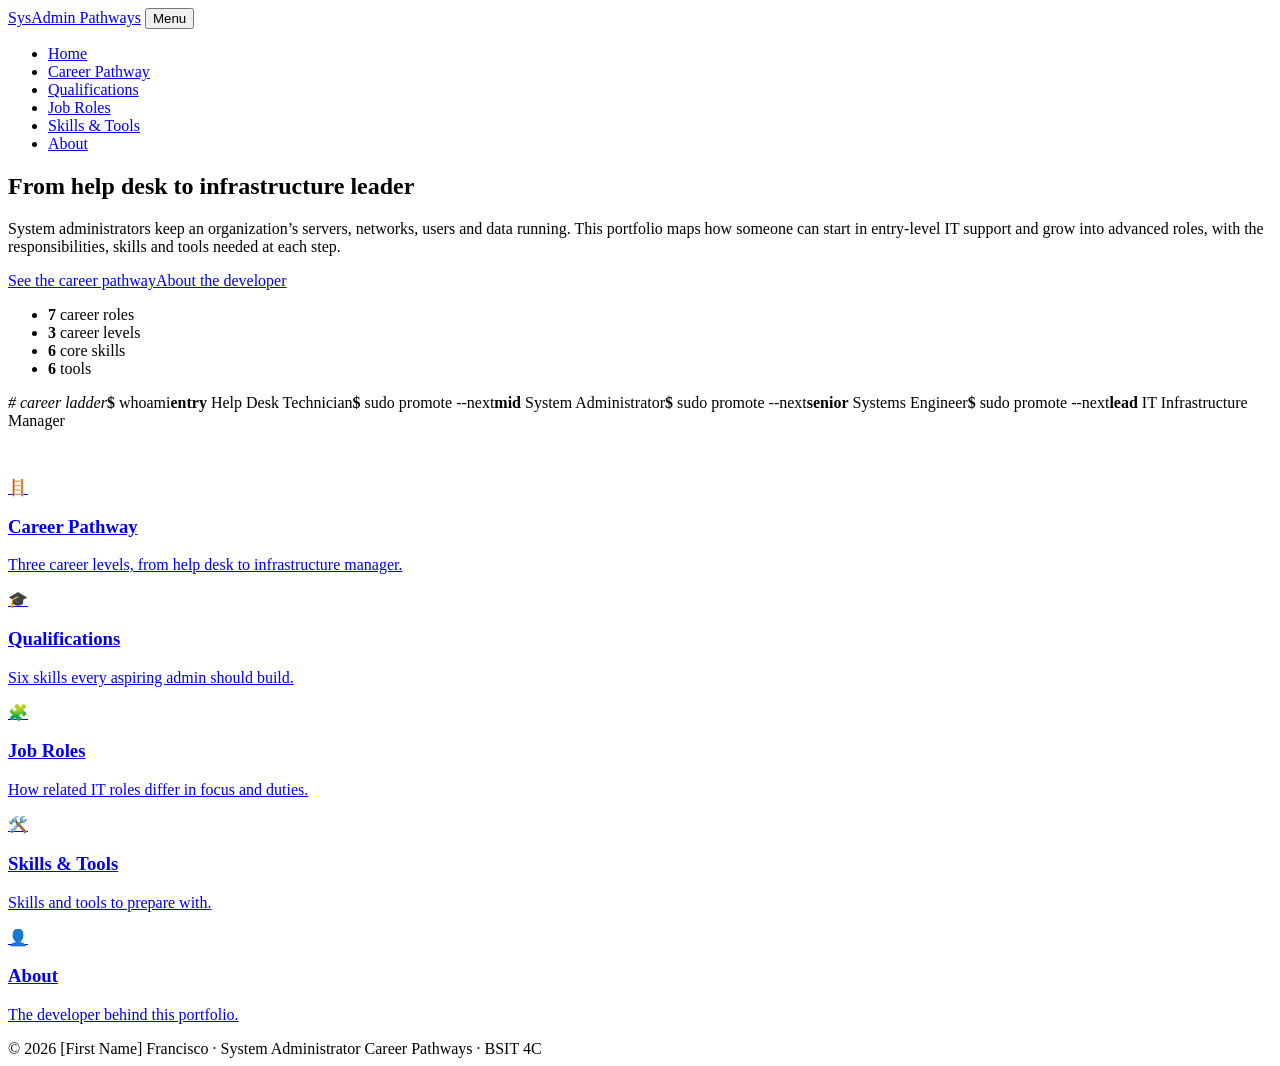
==== index.html @ 259c4255 "Add files via upload" ====
<!DOCTYPE html>
<html lang="en">

<head>
    <meta charset="utf-8">
    <meta name="viewport" content="width=device-width, initial-scale=1, viewport-fit=cover">
    <title>Home | SysAdmin Pathways</title>
    <link rel="preconnect" href="https://fonts.googleapis.com">
    <link
        href="https://fonts.googleapis.com/css2?family=Bricolage+Grotesque:wght@600;800&family=IBM+Plex+Sans:wght@400;500&display=swap"
        rel="stylesheet">
    <link rel="stylesheet" href="css/style.css">
</head>

<body>
    <header>
        <nav aria-label="Main">
            <a class="brand" href="index.html">SysAdmin Pathways</a>
            <button id="toggle" aria-expanded="false" aria-controls="menu">Menu</button>
            <ul id="menu">
                <li><a href="index.html" aria-current="page">Home</a></li>
                <li><a href="pathway.html">Career Pathway</a></li>
                <li><a href="qualifications.html">Qualifications</a></li>
                <li><a href="roles.html">Job Roles</a></li>
                <li><a href="tools.html">Skills & Tools</a></li>
                <li><a href="about.html">About</a></li>
            </ul>
        </nav>
    </header>
    <main>
        <section class="hero-sec">
            <div class="wrap hero">
                <div>
                    <h1>From help desk to infrastructure leader</h1>
                    <p class="lead">System administrators keep an organization’s servers, networks, users and data
                        running. This portfolio maps how someone can start in entry-level IT support and grow into
                        advanced roles, with the responsibilities, skills and tools needed at each step.</p>
                    <a class="btn" href="pathway.html">See the career pathway</a><a class="btn alt"
                        href="about.html">About the developer</a>
                    <ul class="stats">
                        <li><b>7</b> career roles</li>
                        <li><b>3</b> career levels</li>
                        <li><b>6</b> core skills</li>
                        <li><b>6</b> tools</li>
                    </ul>
                </div>
                <div class="term" role="img" aria-label="Terminal showing career levels"><span style="--d:0.5s"><i>#
                            career ladder</i></span><span style="--d:0.9s"><b>$</b> whoami</span><span
                        style="--d:1.4s"><b>entry</b> Help Desk Technician</span><span style="--d:1.9s"><b>$</b> sudo
                        promote --next</span><span style="--d:2.3s"><b>mid</b> System Administrator</span><span
                        style="--d:2.8s"><b>$</b> sudo promote --next</span><span style="--d:3.2s"><b>senior</b> Systems
                        Engineer</span><span style="--d:3.6s"><b>$</b> sudo promote --next</span><span
                        style="--d:4.1s"><b>lead</b> IT Infrastructure Manager</span></div>
            </div>
            <div class="grid explore" style="margin-top:3rem"><a class="card" href="pathway.html"><span
                        class="ico">🪜</span>
                    <h3>Career Pathway</h3>
                    <p>Three career levels, from help desk to infrastructure manager.</p>
                </a><a class="card" href="qualifications.html"><span class="ico">🎓</span>
                    <h3>Qualifications</h3>
                    <p>Six skills every aspiring admin should build.</p>
                </a><a class="card" href="roles.html"><span class="ico">🧩</span>
                    <h3>Job Roles</h3>
                    <p>How related IT roles differ in focus and duties.</p>
                </a><a class="card" href="tools.html"><span class="ico">🛠️</span>
                    <h3>Skills & Tools</h3>
                    <p>Skills and tools to prepare with.</p>
                </a><a class="card" href="about.html"><span class="ico">👤</span>
                    <h3>About</h3>
                    <p>The developer behind this portfolio.</p>
                </a></div>
        </section>
    </main>
    <footer>&copy; 2026 [First Name] Francisco &middot; System Administrator Career Pathways &middot; BSIT 4C</footer>
    <script src="js/script.js"></script>
</body>

</html>
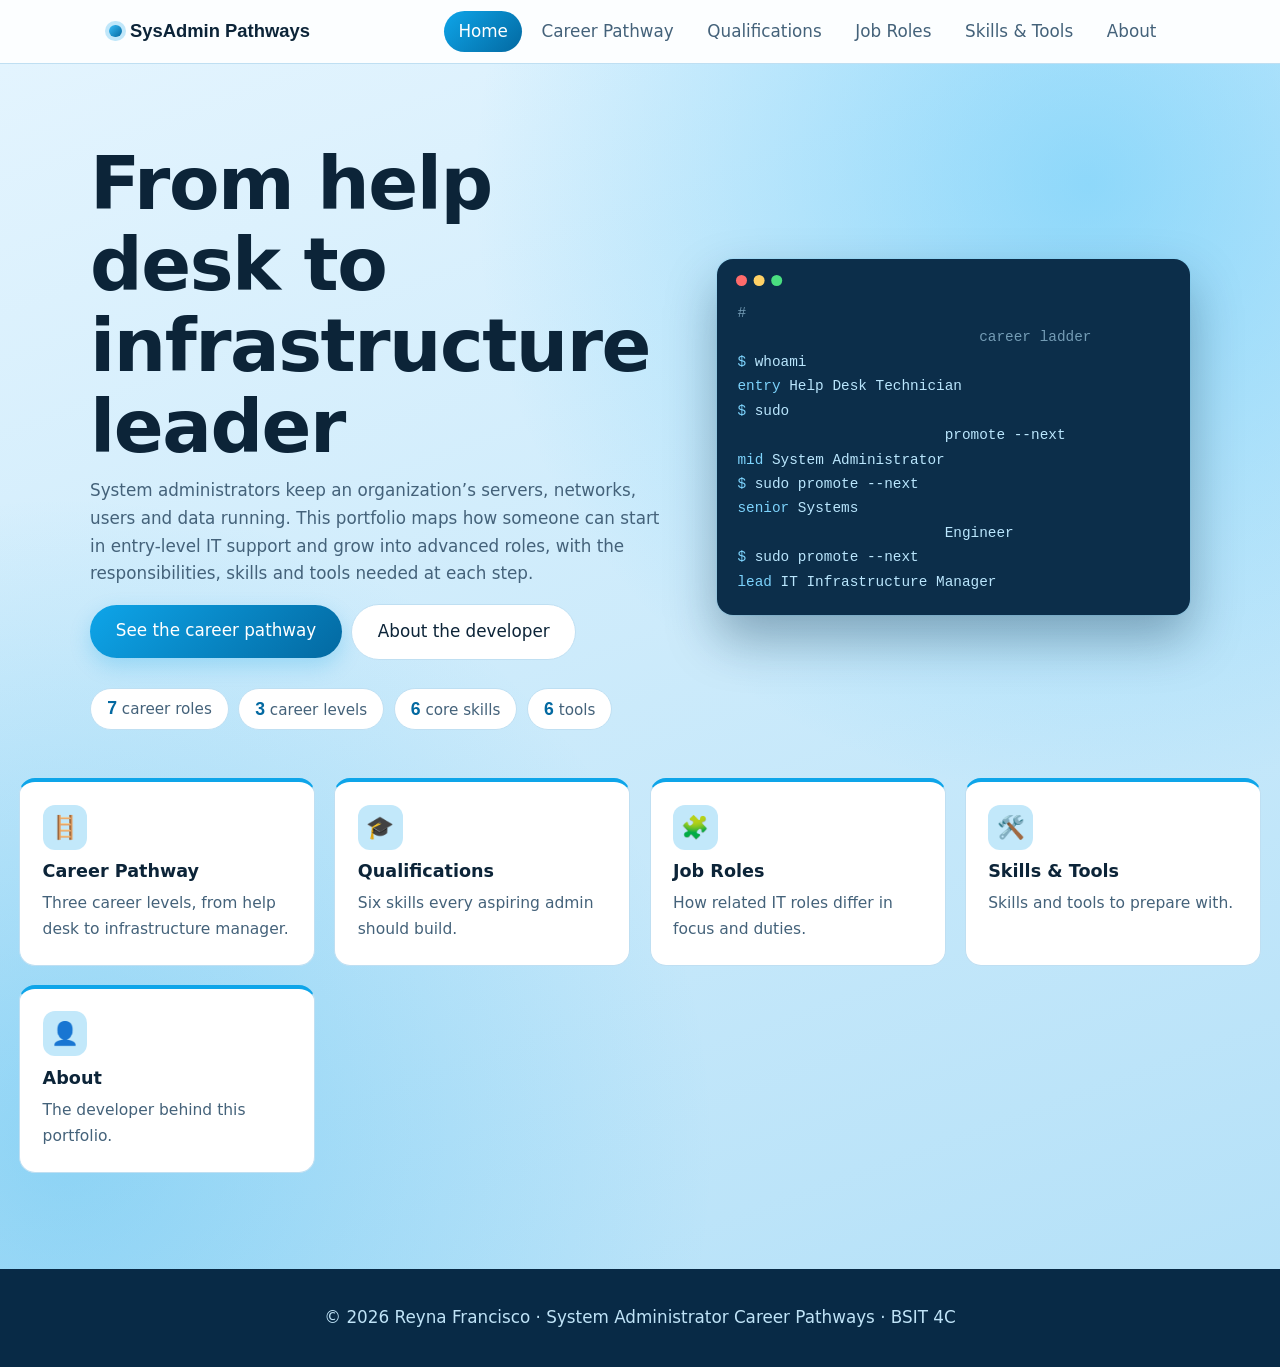
==== commit 74f9139c: "Fix site asset paths and footer placeholders" ====
--- a/index.html
+++ b/index.html
@@ -9,7 +9,7 @@
     <link
         href="https://fonts.googleapis.com/css2?family=Bricolage+Grotesque:wght@600;800&family=IBM+Plex+Sans:wght@400;500&display=swap"
         rel="stylesheet">
-    <link rel="stylesheet" href="css/style.css">
+    <link rel="stylesheet" href="style.css">
 </head>
 
 <body>
@@ -71,8 +71,8 @@
                 </a></div>
         </section>
     </main>
-    <footer>&copy; 2026 [First Name] Francisco &middot; System Administrator Career Pathways &middot; BSIT 4C</footer>
-    <script src="js/script.js"></script>
+    <footer>&copy; 2026 Reyna Francisco &middot; System Administrator Career Pathways &middot; BSIT 4C</footer>
+    <script src="script.js"></script>
 </body>
 
 </html>
--- a/style.css
+++ b/style.css
@@ -0,0 +1,594 @@
+:root {
+    --bg: #eaf6fd;
+    --surface: #fff;
+    --ink: #0c2438;
+    --muted: #44627a;
+    --line: #bfdff2;
+    --accent: #0369a1;
+    --signal: #0ea5e9;
+    --sky: #38bdf8;
+    --term: #0c2e4a;
+    --termink: #bae6fd;
+    --glow: rgba(14, 165, 233, .25);
+    --navy: #082a46;
+    box-sizing: border-box;
+    padding-top: env(safe-area-inset-top, 0px);
+    padding-bottom: env(safe-area-inset-bottom, 0px)
+}
+
+@media (prefers-color-scheme:dark) {
+    :root:not([data-theme="light"]) {
+        color-scheme: dark;
+        --bg: #0b1a26;
+        --surface: #12283a;
+        --ink: #e6f4fd;
+        --muted: #97b8cf;
+        --line: #244860;
+        --accent: #7dd3fc;
+        --signal: #38bdf8;
+        --term: #071420;
+        --glow: rgba(56, 189, 248, .2)
+    }
+}
+
+*,
+*::before,
+*::after {
+    box-sizing: inherit
+}
+
+html {
+    scroll-behavior: smooth
+}
+
+body {
+    margin: 0;
+    background: var(--bg);
+    color: var(--ink);
+    font: 400 1.05rem/1.65 "IBM Plex Sans", system-ui, sans-serif
+}
+
+h1,
+h2,
+h3 {
+    font-family: "Bricolage Grotesque", system-ui, sans-serif;
+    line-height: 1.1;
+    margin: 0 0 .6rem
+}
+
+h1 {
+    font-size: clamp(2.4rem, 7vw, 4.6rem);
+    font-weight: 800;
+    letter-spacing: -.02em
+}
+
+h2 {
+    font-size: clamp(1.8rem, 4.5vw, 2.8rem);
+    font-weight: 800
+}
+
+h3 {
+    font-size: 1.25rem;
+    font-weight: 600
+}
+
+p {
+    margin: 0 0 1rem;
+    max-width: 68ch
+}
+
+a {
+    color: var(--accent)
+}
+
+:focus-visible {
+    outline: 3px solid var(--signal);
+    outline-offset: 2px
+}
+
+/* header */
+header {
+    position: sticky;
+    top: env(safe-area-inset-top, 0px);
+    z-index: 20;
+    background: color-mix(in srgb, var(--surface) 85%, transparent);
+    backdrop-filter: blur(10px);
+    border-bottom: 1px solid var(--line)
+}
+
+body::before {
+    content: "";
+    position: fixed;
+    inset: 0 0 auto;
+    height: env(safe-area-inset-top, 0px);
+    background: var(--surface);
+    z-index: 30
+}
+
+nav {
+    max-width: 1100px;
+    margin: auto;
+    padding: .7rem 1.2rem;
+    display: flex;
+    align-items: center;
+    justify-content: space-between;
+    gap: 1rem
+}
+
+.brand {
+    font: 800 1.15rem "Bricolage Grotesque", sans-serif;
+    color: var(--ink);
+    text-decoration: none
+}
+
+.brand::before {
+    content: "";
+    display: inline-block;
+    width: .8rem;
+    height: .8rem;
+    border-radius: 50%;
+    background: linear-gradient(135deg, var(--sky), var(--accent));
+    margin-right: .5rem;
+    box-shadow: 0 0 0 4px var(--glow)
+}
+
+#menu {
+    display: flex;
+    gap: .3rem;
+    list-style: none;
+    margin: 0;
+    padding: 0
+}
+
+#menu a {
+    display: block;
+    color: var(--muted);
+    text-decoration: none;
+    font-weight: 500;
+    padding: .4rem .9rem;
+    border-radius: 999px;
+    transition: background .2s, color .2s
+}
+
+#menu a:hover {
+    background: var(--glow);
+    color: var(--ink)
+}
+
+#menu a[aria-current] {
+    background: linear-gradient(135deg, var(--signal), var(--accent));
+    color: #fff
+}
+
+#toggle {
+    display: none;
+    background: none;
+    border: 1px solid var(--line);
+    color: var(--ink);
+    border-radius: 999px;
+    padding: .4rem 1rem;
+    font: inherit;
+    cursor: pointer
+}
+
+@media (max-width:860px) {
+    #toggle {
+        display: block
+    }
+
+    #menu {
+        display: none;
+        position: absolute;
+        top: 100%;
+        left: 0;
+        right: 0;
+        flex-direction: column;
+        background: var(--surface);
+        border-bottom: 1px solid var(--line);
+        padding: 1rem 1.2rem;
+        gap: .3rem
+    }
+
+    #menu.open {
+        display: flex
+    }
+}
+
+section {
+    padding: 4rem 1.2rem
+}
+
+.wrap {
+    max-width: 1100px;
+    margin: auto
+}
+
+.lead {
+    color: var(--muted)
+}
+
+/* hero */
+.hero-sec {
+    padding: 5rem 1.2rem 6rem;
+    background: radial-gradient(circle at 85% 10%, rgba(56, 189, 248, .45), transparent 40%), radial-gradient(circle at 5% 90%, rgba(14, 165, 233, .3), transparent 40%), linear-gradient(160deg, #e3f4fe, #b5e1f8)
+}
+
+@media (prefers-color-scheme:dark) {
+    :root:not([data-theme="light"]) .hero-sec {
+        background: radial-gradient(circle at 85% 10%, rgba(56, 189, 248, .25), transparent 40%), linear-gradient(160deg, #0b1a26, #0f3350)
+    }
+}
+
+.hero {
+    display: grid;
+    grid-template-columns: 1.1fr .9fr;
+    gap: 3rem;
+    align-items: center
+}
+
+@media (max-width:860px) {
+    .hero {
+        grid-template-columns: 1fr
+    }
+}
+
+.hero h1,
+.hero .lead,
+.hero .btn,
+.stats {
+    animation: up .7s both
+}
+
+.hero .lead {
+    animation-delay: .1s
+}
+
+.hero .btn {
+    animation-delay: .2s
+}
+
+.stats {
+    animation-delay: .3s
+}
+
+@keyframes up {
+    from {
+        opacity: 0;
+        transform: translateY(18px)
+    }
+
+    to {
+        opacity: 1;
+        transform: none
+    }
+}
+
+.btn {
+    display: inline-block;
+    background: linear-gradient(135deg, var(--signal), var(--accent));
+    color: #fff;
+    padding: .8rem 1.6rem;
+    border-radius: 999px;
+    font-weight: 500;
+    text-decoration: none;
+    margin: 0 .6rem .6rem 0;
+    box-shadow: 0 8px 20px var(--glow);
+    transition: transform .2s, box-shadow .2s
+}
+
+.btn:hover {
+    transform: translateY(-2px);
+    box-shadow: 0 12px 26px var(--glow)
+}
+
+.btn.alt {
+    background: var(--surface);
+    color: var(--ink);
+    border: 1px solid var(--line);
+    box-shadow: none
+}
+
+.stats {
+    display: flex;
+    flex-wrap: wrap;
+    gap: .6rem;
+    list-style: none;
+    padding: 0;
+    margin: 1.2rem 0 0
+}
+
+.stats li {
+    background: var(--surface);
+    border: 1px solid var(--line);
+    border-radius: 999px;
+    padding: .35rem 1rem;
+    font-size: .95rem;
+    color: var(--muted)
+}
+
+.stats b {
+    color: var(--accent);
+    font-family: "Bricolage Grotesque", sans-serif;
+    font-size: 1.1rem
+}
+
+.term {
+    background: var(--term);
+    color: var(--termink);
+    border-radius: 16px;
+    padding: 2.6rem 1.3rem 1.3rem;
+    font: .9rem/1.7 ui-monospace, Menlo, Consolas, monospace;
+    overflow-x: auto;
+    position: relative;
+    box-shadow: 0 24px 50px rgba(8, 42, 70, .35), 0 0 0 1px rgba(125, 211, 252, .25)
+}
+
+.term::before {
+    content: "";
+    position: absolute;
+    top: 1rem;
+    left: 1.2rem;
+    width: .7rem;
+    height: .7rem;
+    border-radius: 50%;
+    background: #ff6b6b;
+    box-shadow: 1.1rem 0 #ffd166, 2.2rem 0 #4ade80
+}
+
+.term span {
+    display: block;
+    white-space: pre;
+    opacity: 0;
+    animation: type .01s forwards;
+    animation-delay: var(--d)
+}
+
+@keyframes type {
+    to {
+        opacity: 1
+    }
+}
+
+.term b {
+    color: #7dd3fc;
+    font-weight: 400
+}
+
+.term i {
+    opacity: .6;
+    font-style: normal
+}
+
+/* inner page banner */
+.banner {
+    background: radial-gradient(circle at 90% 0, rgba(56, 189, 248, .5), transparent 45%), radial-gradient(circle at 0 100%, rgba(14, 165, 233, .35), transparent 45%), linear-gradient(135deg, var(--navy), #0369a1);
+    color: #fff;
+    padding: 3.5rem 1.2rem
+}
+
+.banner h2 {
+    color: #fff;
+    margin: 0 0 .5rem
+}
+
+.banner p {
+    color: #d4effd;
+    margin: 0;
+    font-size: 1.1rem
+}
+
+.banner small {
+    display: inline-block;
+    background: rgba(255, 255, 255, .15);
+    padding: .2rem .8rem;
+    border-radius: 999px;
+    margin-bottom: 1rem;
+    font-size: .85rem
+}
+
+.pagehead {
+    padding-top: 3rem
+}
+
+/* cards */
+.cards {
+    display: grid;
+    grid-template-columns: repeat(auto-fit, minmax(280px, 1fr));
+    gap: 1.2rem
+}
+
+.card {
+    background: var(--surface);
+    border: 1px solid var(--line);
+    border-top: 4px solid var(--signal);
+    border-radius: 16px;
+    padding: 1.4rem;
+    transition: transform .25s, box-shadow .25s, border-color .25s
+}
+
+.card:hover {
+    transform: translateY(-5px);
+    box-shadow: 0 16px 34px var(--glow)
+}
+
+.card h4 {
+    margin: 1rem 0 .3rem;
+    font-size: .95rem;
+    color: var(--accent)
+}
+
+.card ul {
+    margin: 0;
+    padding-left: 1.1rem;
+    color: var(--muted)
+}
+
+.card p {
+    margin-bottom: .4rem
+}
+
+.grid {
+    display: grid;
+    grid-template-columns: repeat(auto-fill, minmax(250px, 1fr));
+    gap: 1.2rem;
+    margin-top: 1.5rem
+}
+
+.grid .card h3 {
+    font-size: 1.1rem
+}
+
+.grid .card p {
+    color: var(--muted);
+    font-size: .97rem
+}
+
+.explore {
+    margin-top: 3.5rem
+}
+
+.explore .card {
+    text-decoration: none;
+    color: var(--ink);
+    display: block
+}
+
+.explore .card p {
+    margin: 0
+}
+
+.ico {
+    display: grid;
+    place-items: center;
+    width: 2.8rem;
+    height: 2.8rem;
+    border-radius: 12px;
+    background: var(--glow);
+    font-size: 1.4rem;
+    margin-bottom: .8rem
+}
+
+/* timeline */
+.path {
+    counter-reset: lv;
+    position: relative;
+    margin-top: 2.5rem;
+    padding-left: 3.2rem
+}
+
+.path::before {
+    content: "";
+    position: absolute;
+    left: 1.15rem;
+    top: 0;
+    bottom: 0;
+    width: 4px;
+    border-radius: 4px;
+    background: linear-gradient(var(--sky), var(--accent))
+}
+
+.level {
+    counter-increment: lv;
+    position: relative;
+    margin-bottom: 2.8rem
+}
+
+.level::before {
+    content: counter(lv);
+    position: absolute;
+    left: -3.2rem;
+    top: 0;
+    width: 2.4rem;
+    height: 2.4rem;
+    border-radius: 50%;
+    display: grid;
+    place-items: center;
+    background: linear-gradient(135deg, var(--sky), var(--accent));
+    color: #fff;
+    font: 800 1.1rem "Bricolage Grotesque", sans-serif;
+    box-shadow: 0 0 0 5px var(--bg), 0 0 0 8px var(--glow)
+}
+
+.tag {
+    display: inline-block;
+    font-weight: 500;
+    font-size: .9rem;
+    color: var(--accent);
+    background: var(--glow);
+    padding: .1rem .8rem;
+    border-radius: 999px;
+    margin-bottom: .5rem
+}
+
+/* table */
+.scroll {
+    overflow-x: auto;
+    margin-top: 2rem;
+    border-radius: 16px;
+    border: 1px solid var(--line);
+    box-shadow: 0 10px 30px var(--glow)
+}
+
+table {
+    border-collapse: collapse;
+    width: 100%;
+    min-width: 640px;
+    background: var(--surface)
+}
+
+th,
+td {
+    text-align: left;
+    padding: .9rem 1.1rem;
+    vertical-align: top;
+    border-bottom: 1px solid var(--line)
+}
+
+th {
+    background: var(--term);
+    color: var(--termink);
+    font-weight: 500
+}
+
+tbody tr:nth-child(even) {
+    background: var(--bg)
+}
+
+tbody tr:hover {
+    background: var(--glow)
+}
+
+td:first-child {
+    font-weight: 500;
+    color: var(--accent)
+}
+
+.nextbar {
+    display: flex;
+    justify-content: space-between;
+    gap: 1rem;
+    flex-wrap: wrap;
+    margin-top: 3rem
+}
+
+footer {
+    padding: 2.2rem 1.2rem;
+    text-align: center;
+    color: #bfe3f7;
+    background: var(--navy)
+}
+
+@media (prefers-reduced-motion:reduce) {
+    html {
+        scroll-behavior: auto
+    }
+
+    * {
+        animation: none !important;
+        transition: none !important
+    }
+
+    .term span {
+        opacity: 1
+    }
+}
